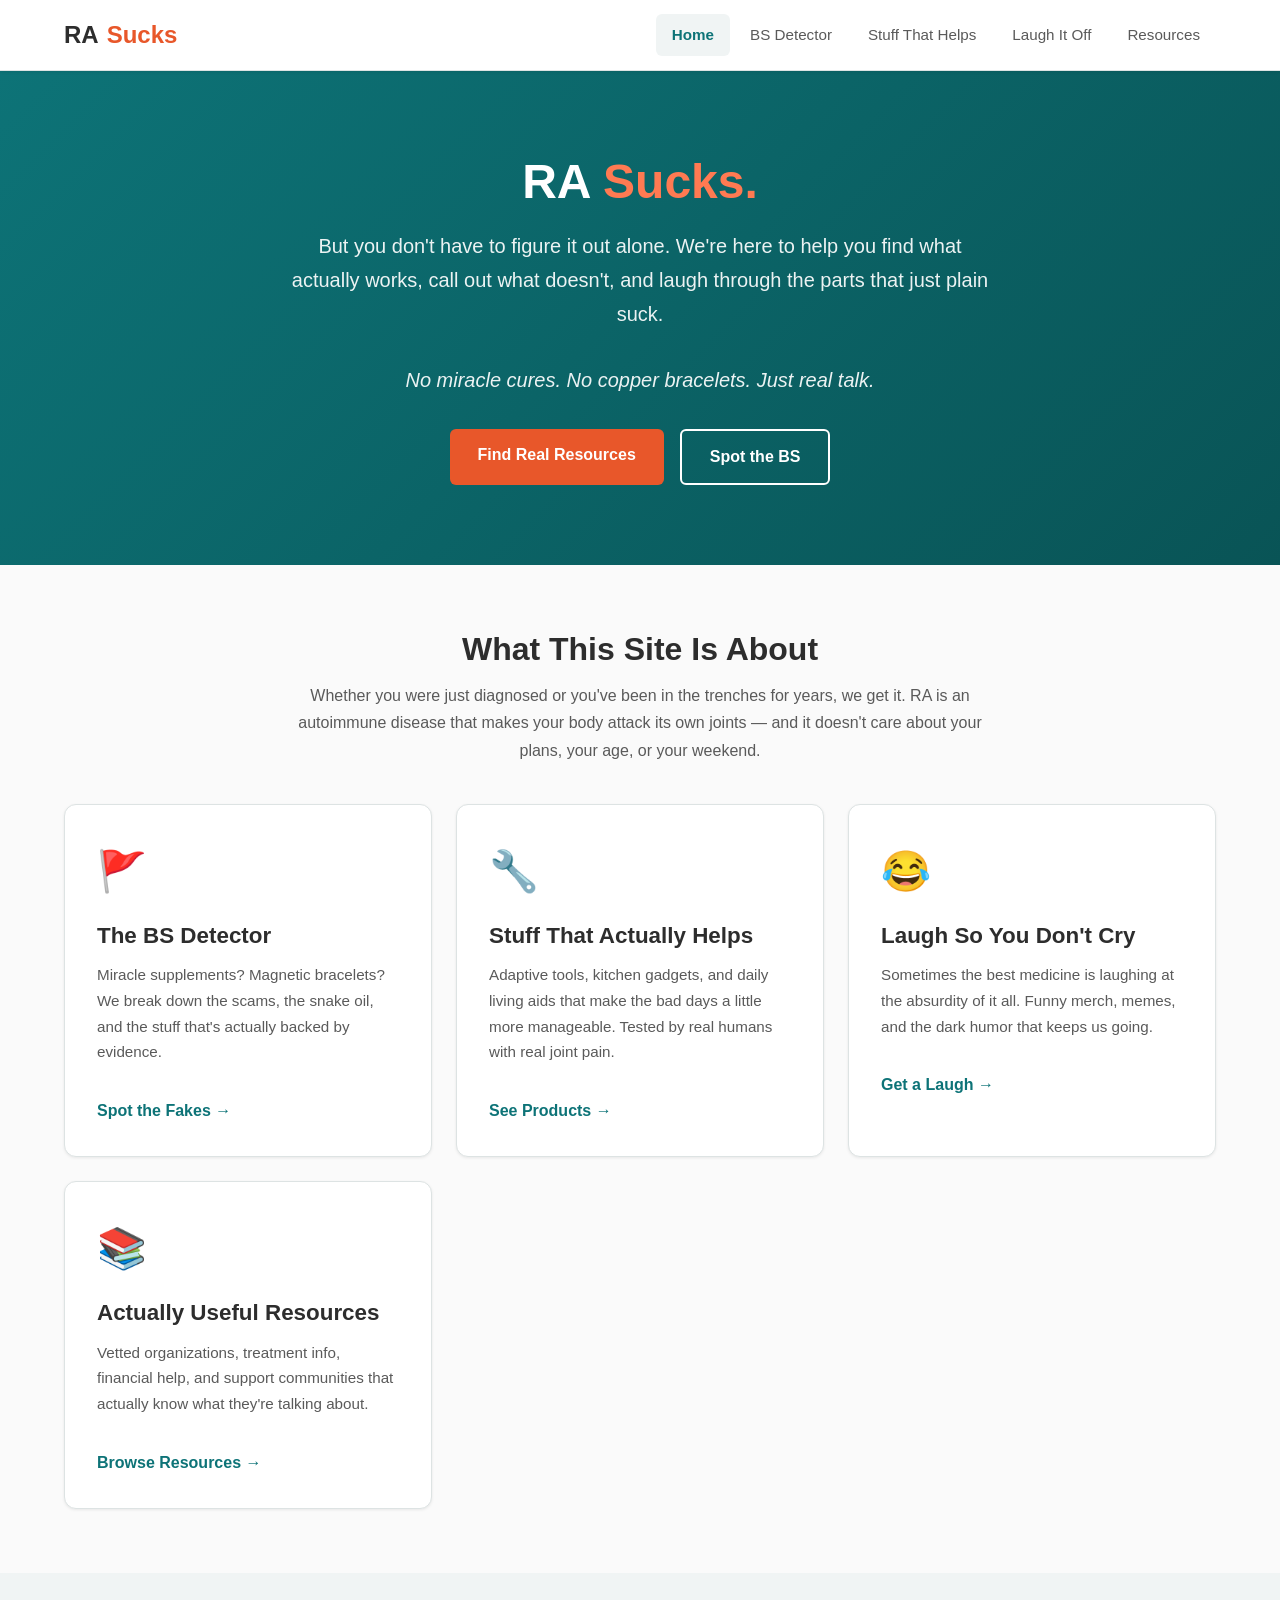
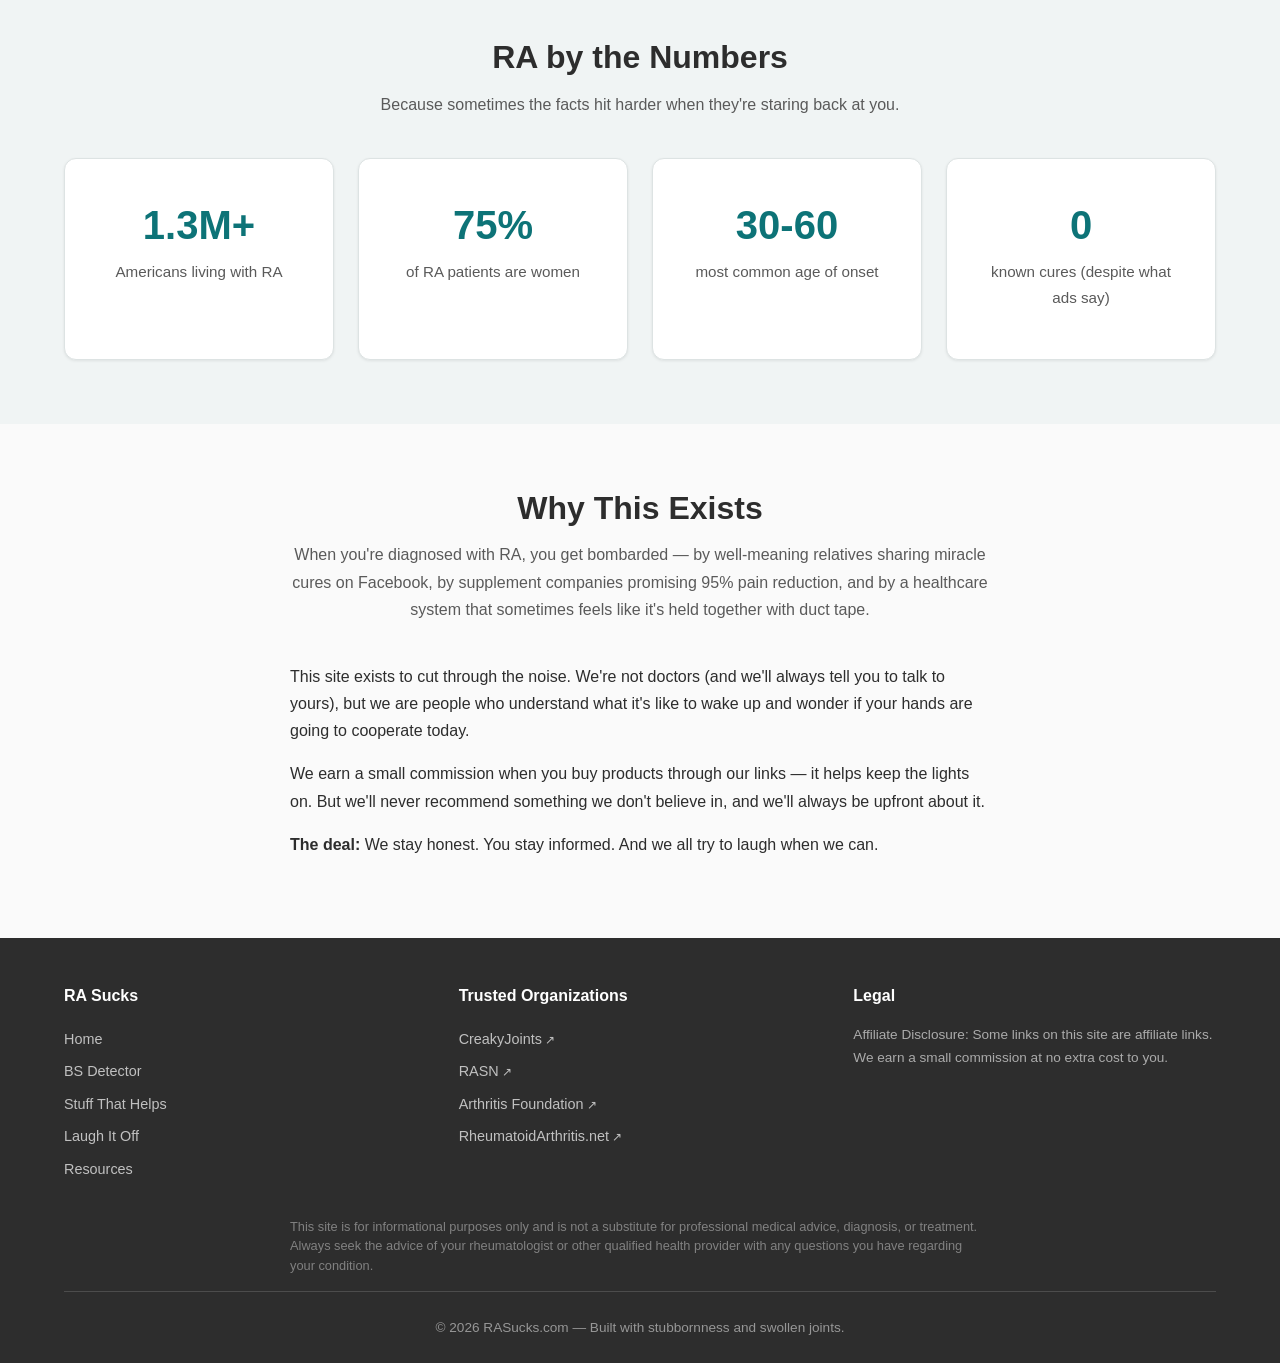
==== index.html @ 94b0eafb "Initial site build: RA Sucks - Rheumatoid Arthritis resources, BS detector, products, humor, and vet" ====
<!DOCTYPE html>
<html lang="en">
<head>
  <meta charset="UTF-8">
  <meta name="viewport" content="width=device-width, initial-scale=1.0">
  <title>RA Sucks - Rheumatoid Arthritis Resources, Real Talk & Humor</title>
  <meta name="description" content="RA Sucks: Real resources for real people dealing with Rheumatoid Arthritis. Cut through the BS, find stuff that actually helps, and laugh so you don't cry.">
  <link rel="stylesheet" href="css/style.css">
</head>
<body>

  <!-- Navigation -->
  <nav class="nav">
    <div class="nav-inner">
      <a href="index.html" class="nav-brand">RA <span>Sucks</span></a>
      <div class="nav-links">
        <a href="index.html" class="active">Home</a>
        <a href="bs-detector.html">BS Detector</a>
        <a href="products.html">Stuff That Helps</a>
        <a href="humor.html">Laugh It Off</a>
        <a href="resources.html">Resources</a>
      </div>
      <button class="nav-toggle" aria-label="Toggle navigation">
        <span></span>
        <span></span>
        <span></span>
      </button>
    </div>
  </nav>

  <!-- Hero -->
  <section class="hero">
    <div class="container">
      <h1>RA <span class="highlight">Sucks.</span></h1>
      <p>But you don't have to figure it out alone. We're here to help you find what actually works, call out what doesn't, and laugh through the parts that just plain suck.</p>
      <p class="hero-subtitle">No miracle cures. No copper bracelets. Just real talk.</p>
      <div style="margin-top: 2rem; display: flex; gap: 1rem; justify-content: center; flex-wrap: wrap;">
        <a href="resources.html" class="btn btn-primary">Find Real Resources</a>
        <a href="bs-detector.html" class="btn btn-outline">Spot the BS</a>
      </div>
    </div>
  </section>

  <!-- What We Do -->
  <section class="section">
    <div class="container">
      <div class="section-header">
        <h2>What This Site Is About</h2>
        <p>Whether you were just diagnosed or you've been in the trenches for years, we get it. RA is an autoimmune disease that makes your body attack its own joints &mdash; and it doesn't care about your plans, your age, or your weekend.</p>
      </div>

      <div class="card-grid">

        <div class="card">
          <div class="card-icon">&#x1F6A9;</div>
          <h3>The BS Detector</h3>
          <p>Miracle supplements? Magnetic bracelets? We break down the scams, the snake oil, and the stuff that's actually backed by evidence.</p>
          <a href="bs-detector.html" class="card-link">Spot the Fakes &rarr;</a>
        </div>

        <div class="card">
          <div class="card-icon">&#x1F527;</div>
          <h3>Stuff That Actually Helps</h3>
          <p>Adaptive tools, kitchen gadgets, and daily living aids that make the bad days a little more manageable. Tested by real humans with real joint pain.</p>
          <a href="products.html" class="card-link">See Products &rarr;</a>
        </div>

        <div class="card">
          <div class="card-icon">&#x1F602;</div>
          <h3>Laugh So You Don't Cry</h3>
          <p>Sometimes the best medicine is laughing at the absurdity of it all. Funny merch, memes, and the dark humor that keeps us going.</p>
          <a href="humor.html" class="card-link">Get a Laugh &rarr;</a>
        </div>

        <div class="card">
          <div class="card-icon">&#x1F4DA;</div>
          <h3>Actually Useful Resources</h3>
          <p>Vetted organizations, treatment info, financial help, and support communities that actually know what they're talking about.</p>
          <a href="resources.html" class="card-link">Browse Resources &rarr;</a>
        </div>

      </div>
    </div>
  </section>

  <!-- Quick Facts -->
  <section class="section section-alt">
    <div class="container">
      <div class="section-header">
        <h2>RA by the Numbers</h2>
        <p>Because sometimes the facts hit harder when they're staring back at you.</p>
      </div>

      <div class="card-grid" style="grid-template-columns: repeat(auto-fit, minmax(200px, 1fr));">
        <div class="card" style="text-align: center;">
          <div style="font-size: 2.5rem; font-weight: 800; color: var(--color-primary);">1.3M+</div>
          <p>Americans living with RA</p>
        </div>
        <div class="card" style="text-align: center;">
          <div style="font-size: 2.5rem; font-weight: 800; color: var(--color-primary);">75%</div>
          <p>of RA patients are women</p>
        </div>
        <div class="card" style="text-align: center;">
          <div style="font-size: 2.5rem; font-weight: 800; color: var(--color-primary);">30-60</div>
          <p>most common age of onset</p>
        </div>
        <div class="card" style="text-align: center;">
          <div style="font-size: 2.5rem; font-weight: 800; color: var(--color-primary);">0</div>
          <p>known cures (despite what ads say)</p>
        </div>
      </div>
    </div>
  </section>

  <!-- Who We Are -->
  <section class="section">
    <div class="container">
      <div class="section-header">
        <h2>Why This Exists</h2>
        <p>When you're diagnosed with RA, you get bombarded &mdash; by well-meaning relatives sharing miracle cures on Facebook, by supplement companies promising 95% pain reduction, and by a healthcare system that sometimes feels like it's held together with duct tape.</p>
      </div>
      <div style="max-width: 700px; margin: 0 auto;">
        <p>This site exists to cut through the noise. We're not doctors (and we'll always tell you to talk to yours), but we are people who understand what it's like to wake up and wonder if your hands are going to cooperate today.</p>
        <p>We earn a small commission when you buy products through our links &mdash; it helps keep the lights on. But we'll never recommend something we don't believe in, and we'll always be upfront about it.</p>
        <p><strong>The deal:</strong> We stay honest. You stay informed. And we all try to laugh when we can.</p>
      </div>
    </div>
  </section>

  <!-- Footer -->
  <footer class="footer">
    <div class="container">
      <div class="footer-grid">
        <div>
          <h4>RA Sucks</h4>
          <a href="index.html">Home</a>
          <a href="bs-detector.html">BS Detector</a>
          <a href="products.html">Stuff That Helps</a>
          <a href="humor.html">Laugh It Off</a>
          <a href="resources.html">Resources</a>
        </div>
        <div>
          <h4>Trusted Organizations</h4>
          <a href="https://creakyjoints.org/" target="_blank" rel="noopener">CreakyJoints</a>
          <a href="https://www.rheumatoidarthritis.org/" target="_blank" rel="noopener">RASN</a>
          <a href="https://www.arthritis.org/" target="_blank" rel="noopener">Arthritis Foundation</a>
          <a href="https://www.rheumatoidarthritis.net/" target="_blank" rel="noopener">RheumatoidArthritis.net</a>
        </div>
        <div>
          <h4>Legal</h4>
          <p style="font-size: 0.85rem; color: rgba(255,255,255,0.6);">Affiliate Disclosure: Some links on this site are affiliate links. We earn a small commission at no extra cost to you.</p>
        </div>
      </div>
      <div class="footer-disclaimer">
        This site is for informational purposes only and is not a substitute for professional medical advice, diagnosis, or treatment. Always seek the advice of your rheumatologist or other qualified health provider with any questions you have regarding your condition.
      </div>
      <div class="footer-bottom">
        &copy; 2026 RASucks.com &mdash; Built with stubbornness and swollen joints.
      </div>
    </div>
  </footer>

  <script src="js/main.js"></script>
</body>
</html>
---- css/style.css ----
/* ========================================
   RASucks.com - Main Stylesheet
   ======================================== */

/* --- CSS Custom Properties --- */
:root {
  --color-primary: #0d7377;
  --color-primary-dark: #095456;
  --color-primary-light: #14a3a8;
  --color-accent: #e8572a;
  --color-accent-light: #ff7a52;
  --color-bg: #fafafa;
  --color-bg-alt: #f0f4f4;
  --color-card: #ffffff;
  --color-text: #2d2d2d;
  --color-text-light: #5a5a5a;
  --color-text-inverse: #ffffff;
  --color-border: #dde3e3;
  --color-bs-red: #c0392b;
  --color-bs-red-bg: #fdf0ee;
  --color-legit-green: #27ae60;
  --color-legit-green-bg: #eafaf1;
  --color-warning-yellow: #f39c12;
  --color-warning-yellow-bg: #fef9e7;
  --color-humor-purple: #8e44ad;
  --color-humor-purple-bg: #f5eef8;

  --font-body: -apple-system, BlinkMacSystemFont, 'Segoe UI', Roboto, Oxygen, Ubuntu, sans-serif;
  --font-heading: 'Segoe UI', Roboto, 'Helvetica Neue', Arial, sans-serif;

  --shadow-sm: 0 1px 3px rgba(0, 0, 0, 0.08);
  --shadow-md: 0 4px 12px rgba(0, 0, 0, 0.1);
  --shadow-lg: 0 8px 24px rgba(0, 0, 0, 0.12);

  --radius-sm: 6px;
  --radius-md: 12px;
  --radius-lg: 16px;

  --max-width: 1200px;
  --nav-height: 70px;
}

/* --- Reset & Base --- */
*,
*::before,
*::after {
  box-sizing: border-box;
  margin: 0;
  padding: 0;
}

html {
  scroll-behavior: smooth;
  font-size: 16px;
}

body {
  font-family: var(--font-body);
  color: var(--color-text);
  background-color: var(--color-bg);
  line-height: 1.7;
  -webkit-font-smoothing: antialiased;
}

a {
  color: var(--color-primary);
  text-decoration: none;
  transition: color 0.2s ease;
}

a:hover {
  color: var(--color-primary-light);
}

img {
  max-width: 100%;
  height: auto;
  display: block;
}

ul, ol {
  list-style: none;
}

h1, h2, h3, h4 {
  font-family: var(--font-heading);
  line-height: 1.3;
  color: var(--color-text);
}

h1 { font-size: 2.5rem; font-weight: 800; }
h2 { font-size: 2rem; font-weight: 700; }
h3 { font-size: 1.4rem; font-weight: 600; }
h4 { font-size: 1.1rem; font-weight: 600; }

p {
  margin-bottom: 1rem;
}

/* --- Layout --- */
.container {
  max-width: var(--max-width);
  margin: 0 auto;
  padding: 0 1.5rem;
}

.section {
  padding: 4rem 0;
}

.section-alt {
  background-color: var(--color-bg-alt);
}

/* --- Navigation --- */
.nav {
  position: sticky;
  top: 0;
  z-index: 1000;
  background: var(--color-card);
  border-bottom: 1px solid var(--color-border);
  box-shadow: var(--shadow-sm);
}

.nav-inner {
  display: flex;
  align-items: center;
  justify-content: space-between;
  height: var(--nav-height);
  max-width: var(--max-width);
  margin: 0 auto;
  padding: 0 1.5rem;
}

.nav-brand {
  display: flex;
  align-items: center;
  gap: 0.5rem;
  font-size: 1.5rem;
  font-weight: 800;
  color: var(--color-text);
  text-decoration: none;
}

.nav-brand span {
  color: var(--color-accent);
}

.nav-links {
  display: flex;
  align-items: center;
  gap: 0.25rem;
}

.nav-links a {
  padding: 0.5rem 1rem;
  border-radius: var(--radius-sm);
  font-weight: 500;
  font-size: 0.95rem;
  color: var(--color-text-light);
  transition: background 0.2s ease, color 0.2s ease;
}

.nav-links a:hover,
.nav-links a.active {
  background: var(--color-bg-alt);
  color: var(--color-primary);
}

.nav-links a.active {
  font-weight: 600;
}

/* Hamburger */
.nav-toggle {
  display: none;
  flex-direction: column;
  gap: 5px;
  background: none;
  border: none;
  cursor: pointer;
  padding: 0.5rem;
}

.nav-toggle span {
  display: block;
  width: 26px;
  height: 3px;
  background: var(--color-text);
  border-radius: 2px;
  transition: transform 0.3s ease, opacity 0.3s ease;
}

.nav-toggle.open span:nth-child(1) {
  transform: translateY(8px) rotate(45deg);
}

.nav-toggle.open span:nth-child(2) {
  opacity: 0;
}

.nav-toggle.open span:nth-child(3) {
  transform: translateY(-8px) rotate(-45deg);
}

/* --- Hero Section --- */
.hero {
  background: linear-gradient(135deg, var(--color-primary) 0%, var(--color-primary-dark) 100%);
  color: var(--color-text-inverse);
  padding: 5rem 0;
  text-align: center;
}

.hero h1 {
  color: var(--color-text-inverse);
  font-size: 3rem;
  margin-bottom: 1rem;
}

.hero h1 .highlight {
  color: var(--color-accent-light);
}

.hero p {
  font-size: 1.25rem;
  max-width: 700px;
  margin: 0 auto 2rem;
  opacity: 0.92;
}

.hero-subtitle {
  font-size: 1.1rem;
  opacity: 0.8;
  font-style: italic;
}

/* --- Page Hero (interior pages) --- */
.page-hero {
  background: linear-gradient(135deg, var(--color-primary) 0%, var(--color-primary-dark) 100%);
  color: var(--color-text-inverse);
  padding: 3rem 0;
  text-align: center;
}

.page-hero h1 {
  color: var(--color-text-inverse);
  font-size: 2.5rem;
  margin-bottom: 0.5rem;
}

.page-hero p {
  font-size: 1.15rem;
  opacity: 0.9;
  max-width: 600px;
  margin: 0 auto;
}

/* --- Cards --- */
.card-grid {
  display: grid;
  grid-template-columns: repeat(auto-fit, minmax(280px, 1fr));
  gap: 1.5rem;
}

.card {
  background: var(--color-card);
  border-radius: var(--radius-md);
  padding: 2rem;
  box-shadow: var(--shadow-sm);
  border: 1px solid var(--color-border);
  transition: transform 0.2s ease, box-shadow 0.2s ease;
}

.card:hover {
  transform: translateY(-3px);
  box-shadow: var(--shadow-md);
}

.card-icon {
  font-size: 2.5rem;
  margin-bottom: 1rem;
}

.card h3 {
  margin-bottom: 0.75rem;
}

.card p {
  color: var(--color-text-light);
  font-size: 0.95rem;
}

.card-link {
  display: inline-block;
  margin-top: 1rem;
  font-weight: 600;
  color: var(--color-primary);
}

.card-link:hover {
  color: var(--color-accent);
}

/* --- Buttons --- */
.btn {
  display: inline-block;
  padding: 0.75rem 1.75rem;
  border-radius: var(--radius-sm);
  font-weight: 600;
  font-size: 1rem;
  text-decoration: none;
  transition: background 0.2s ease, transform 0.1s ease;
  cursor: pointer;
  border: none;
}

.btn:active {
  transform: scale(0.98);
}

.btn-primary {
  background: var(--color-accent);
  color: var(--color-text-inverse);
}

.btn-primary:hover {
  background: var(--color-accent-light);
  color: var(--color-text-inverse);
}

.btn-outline {
  background: transparent;
  color: var(--color-text-inverse);
  border: 2px solid var(--color-text-inverse);
}

.btn-outline:hover {
  background: var(--color-text-inverse);
  color: var(--color-primary);
}

/* --- BS Detector Specific --- */
.bs-card {
  border-left: 4px solid var(--color-bs-red);
  background: var(--color-bs-red-bg);
}

.legit-card {
  border-left: 4px solid var(--color-legit-green);
  background: var(--color-legit-green-bg);
}

.warning-card {
  border-left: 4px solid var(--color-warning-yellow);
  background: var(--color-warning-yellow-bg);
}

.red-flag-list {
  list-style: none;
}

.red-flag-list li {
  padding: 0.75rem 0;
  padding-left: 2rem;
  position: relative;
  border-bottom: 1px solid var(--color-border);
}

.red-flag-list li::before {
  content: "\26A0";
  position: absolute;
  left: 0;
  color: var(--color-warning-yellow);
}

.red-flag-list li:last-child {
  border-bottom: none;
}

/* --- Product Cards --- */
.product-category {
  margin-bottom: 3rem;
}

.product-category h2 {
  margin-bottom: 1.5rem;
  padding-bottom: 0.5rem;
  border-bottom: 3px solid var(--color-primary);
  display: inline-block;
}

.product-card {
  background: var(--color-card);
  border-radius: var(--radius-md);
  padding: 1.5rem;
  box-shadow: var(--shadow-sm);
  border: 1px solid var(--color-border);
  display: flex;
  flex-direction: column;
}

.product-card h4 {
  margin-bottom: 0.5rem;
  color: var(--color-primary-dark);
}

.product-card p {
  color: var(--color-text-light);
  font-size: 0.9rem;
  flex-grow: 1;
}

.product-card .btn {
  align-self: flex-start;
  margin-top: 1rem;
  font-size: 0.9rem;
  padding: 0.5rem 1.25rem;
}

/* --- Humor Page --- */
.humor-card {
  border-left: 4px solid var(--color-humor-purple);
  background: var(--color-humor-purple-bg);
}

.merch-grid {
  display: grid;
  grid-template-columns: repeat(auto-fit, minmax(250px, 1fr));
  gap: 1.5rem;
}

/* --- Resources --- */
.resource-card {
  background: var(--color-card);
  border-radius: var(--radius-md);
  padding: 1.5rem;
  box-shadow: var(--shadow-sm);
  border: 1px solid var(--color-border);
}

.resource-card h3 {
  color: var(--color-primary-dark);
  margin-bottom: 0.5rem;
}

.resource-card .tag {
  display: inline-block;
  font-size: 0.75rem;
  font-weight: 600;
  text-transform: uppercase;
  letter-spacing: 0.05em;
  padding: 0.2rem 0.6rem;
  border-radius: 20px;
  margin-bottom: 0.75rem;
}

.tag-nonprofit {
  background: var(--color-legit-green-bg);
  color: var(--color-legit-green);
}

.tag-medical {
  background: #eaf0fb;
  color: #2c5aa0;
}

.tag-community {
  background: var(--color-humor-purple-bg);
  color: var(--color-humor-purple);
}

.tag-financial {
  background: var(--color-warning-yellow-bg);
  color: #b8860b;
}

/* --- Newly Diagnosed Box --- */
.callout-box {
  background: linear-gradient(135deg, var(--color-primary) 0%, var(--color-primary-dark) 100%);
  color: var(--color-text-inverse);
  border-radius: var(--radius-lg);
  padding: 2.5rem;
  margin: 2rem 0;
}

.callout-box h2 {
  color: var(--color-text-inverse);
  margin-bottom: 1rem;
}

.callout-box p {
  opacity: 0.92;
}

.callout-box ol {
  list-style: decimal;
  padding-left: 1.5rem;
  margin: 1rem 0;
}

.callout-box ol li {
  margin-bottom: 0.5rem;
}

/* --- Affiliate Disclosure Banner --- */
.affiliate-disclosure {
  background: var(--color-warning-yellow-bg);
  border: 1px solid var(--color-warning-yellow);
  border-radius: var(--radius-sm);
  padding: 1rem 1.5rem;
  margin: 1.5rem 0;
  font-size: 0.85rem;
  color: var(--color-text-light);
}

.affiliate-disclosure strong {
  color: var(--color-text);
}

/* --- Footer --- */
.footer {
  background: var(--color-text);
  color: var(--color-text-inverse);
  padding: 3rem 0 1.5rem;
}

.footer-grid {
  display: grid;
  grid-template-columns: repeat(auto-fit, minmax(200px, 1fr));
  gap: 2rem;
  margin-bottom: 2rem;
}

.footer h4 {
  color: var(--color-text-inverse);
  margin-bottom: 1rem;
  font-size: 1rem;
}

.footer a {
  color: rgba(255, 255, 255, 0.7);
  display: block;
  padding: 0.25rem 0;
  font-size: 0.9rem;
}

.footer a:hover {
  color: var(--color-accent-light);
}

.footer-bottom {
  border-top: 1px solid rgba(255, 255, 255, 0.15);
  padding-top: 1.5rem;
  text-align: center;
  font-size: 0.85rem;
  color: rgba(255, 255, 255, 0.5);
}

.footer-disclaimer {
  max-width: 700px;
  margin: 0 auto 1rem;
  font-size: 0.8rem;
  color: rgba(255, 255, 255, 0.4);
  line-height: 1.5;
}

/* --- Two Column Layout --- */
.two-col {
  display: grid;
  grid-template-columns: 1fr 1fr;
  gap: 2rem;
}

/* --- Section Headers --- */
.section-header {
  text-align: center;
  max-width: 700px;
  margin: 0 auto 2.5rem;
}

.section-header h2 {
  margin-bottom: 0.75rem;
}

.section-header p {
  color: var(--color-text-light);
}

/* --- Comparison Layout (BS Detector) --- */
.comparison {
  display: grid;
  grid-template-columns: 1fr 1fr;
  gap: 2rem;
  margin: 2rem 0;
}

.comparison-col h3 {
  margin-bottom: 1.25rem;
  padding-bottom: 0.5rem;
}

.comparison-col.legit h3 {
  border-bottom: 3px solid var(--color-legit-green);
  color: var(--color-legit-green);
}

.comparison-col.bs h3 {
  border-bottom: 3px solid var(--color-bs-red);
  color: var(--color-bs-red);
}

.comparison-item {
  padding: 1rem;
  margin-bottom: 0.75rem;
  border-radius: var(--radius-sm);
  font-size: 0.95rem;
}

.comparison-item strong {
  display: block;
  margin-bottom: 0.25rem;
}

/* --- External Link Styling --- */
a[target="_blank"]::after {
  content: " \2197";
  font-size: 0.8em;
}

/* --- Responsive --- */
@media (max-width: 768px) {
  h1 { font-size: 2rem; }
  h2 { font-size: 1.5rem; }

  .hero {
    padding: 3rem 0;
  }

  .hero h1 {
    font-size: 2.2rem;
  }

  .page-hero h1 {
    font-size: 1.8rem;
  }

  .nav-links {
    display: none;
    position: absolute;
    top: var(--nav-height);
    left: 0;
    right: 0;
    background: var(--color-card);
    flex-direction: column;
    padding: 1rem;
    border-bottom: 1px solid var(--color-border);
    box-shadow: var(--shadow-md);
  }

  .nav-links.open {
    display: flex;
  }

  .nav-links a {
    padding: 0.75rem 1rem;
    width: 100%;
  }

  .nav-toggle {
    display: flex;
  }

  .two-col,
  .comparison {
    grid-template-columns: 1fr;
  }

  .card-grid {
    grid-template-columns: 1fr;
  }

  .section {
    padding: 2.5rem 0;
  }

  .callout-box {
    padding: 1.5rem;
  }
}

@media (max-width: 480px) {
  html {
    font-size: 15px;
  }

  .hero h1 {
    font-size: 1.8rem;
  }

  .container {
    padding: 0 1rem;
  }
}
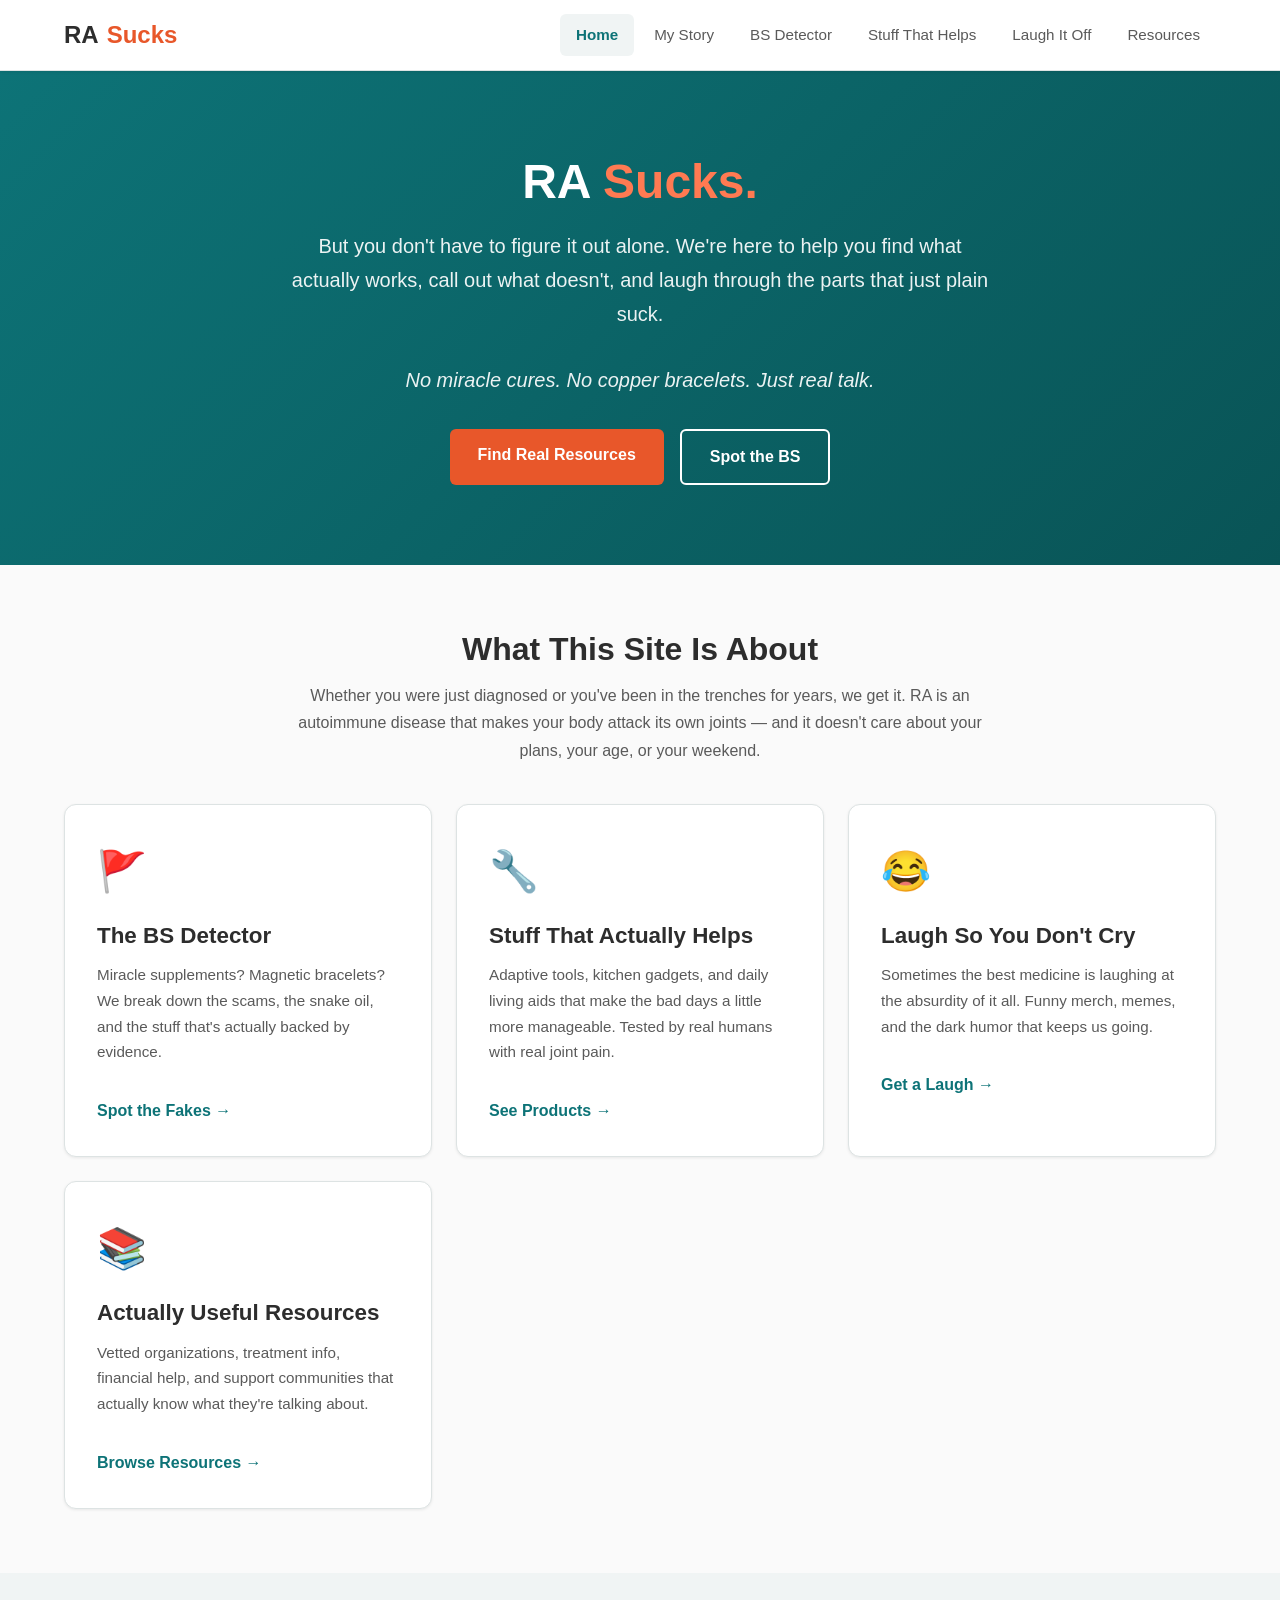
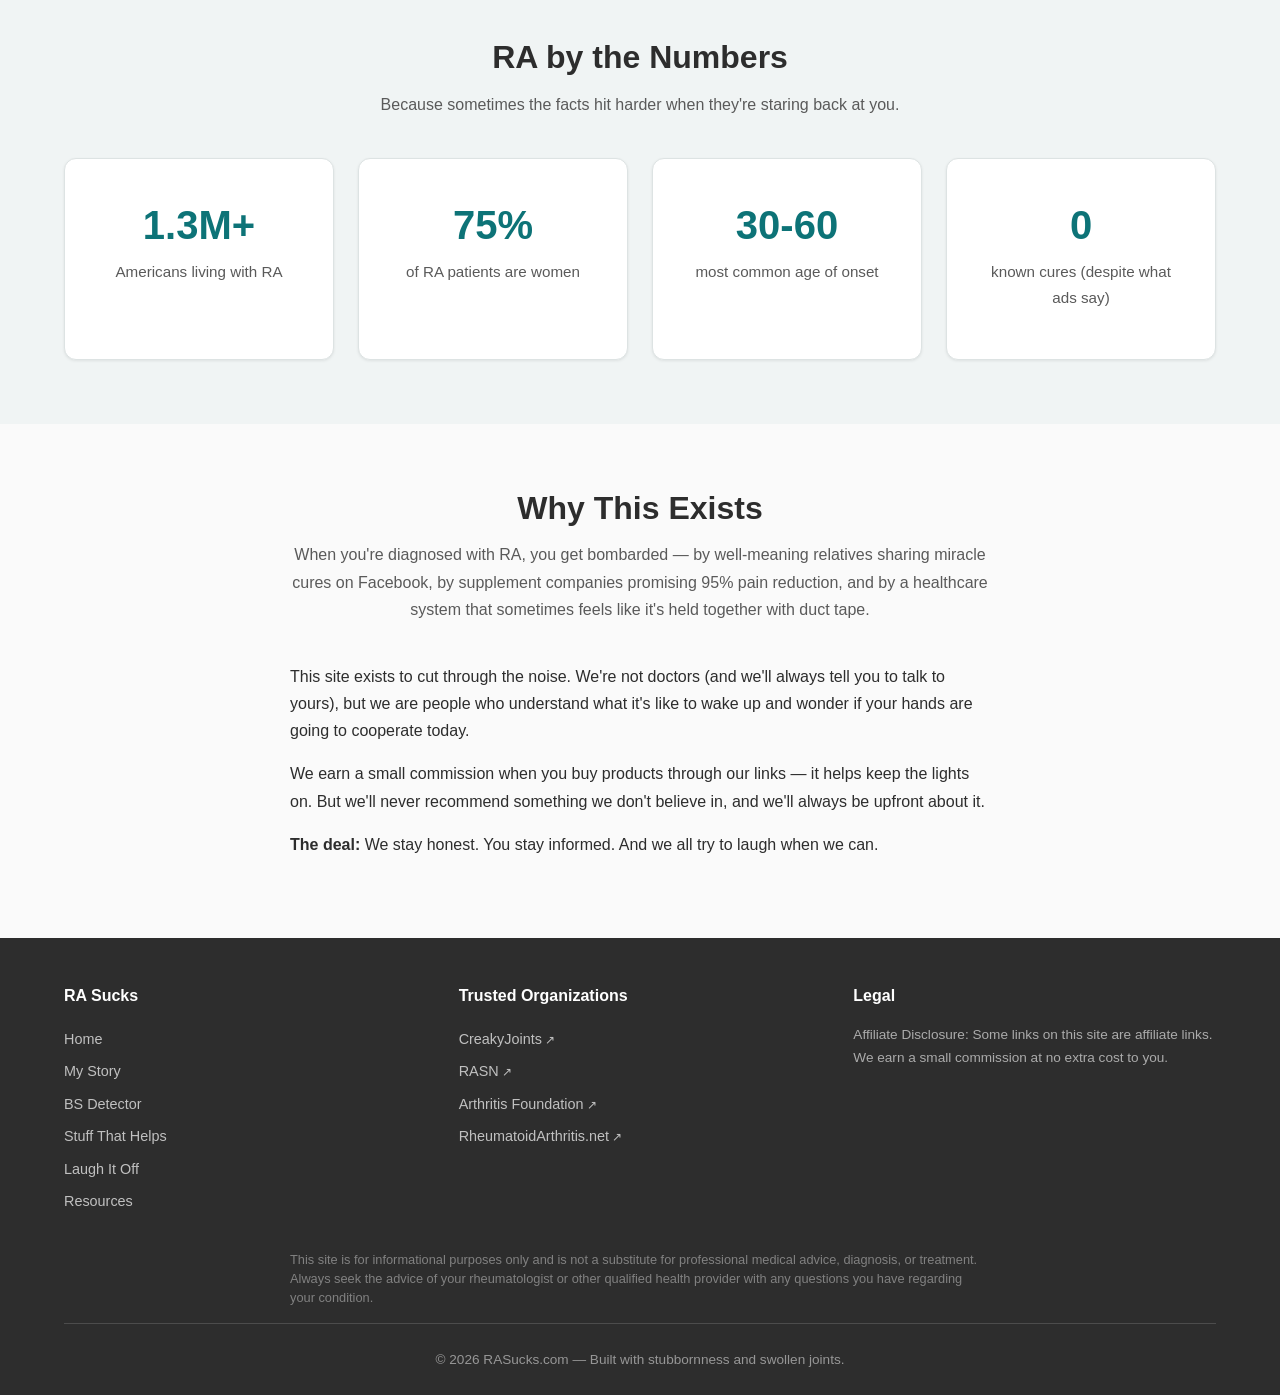
==== commit 08fb1b4f: "Soften BS Detector tone, add My Story page, wire up Amazon affiliate links - BS Detector: acknowledg" ====
--- a/index.html
+++ b/index.html
@@ -15,6 +15,7 @@
       <a href="index.html" class="nav-brand">RA <span>Sucks</span></a>
       <div class="nav-links">
         <a href="index.html" class="active">Home</a>
+        <a href="my-story.html">My Story</a>
         <a href="bs-detector.html">BS Detector</a>
         <a href="products.html">Stuff That Helps</a>
         <a href="humor.html">Laugh It Off</a>
@@ -134,6 +135,7 @@
         <div>
           <h4>RA Sucks</h4>
           <a href="index.html">Home</a>
+          <a href="my-story.html">My Story</a>
           <a href="bs-detector.html">BS Detector</a>
           <a href="products.html">Stuff That Helps</a>
           <a href="humor.html">Laugh It Off</a>
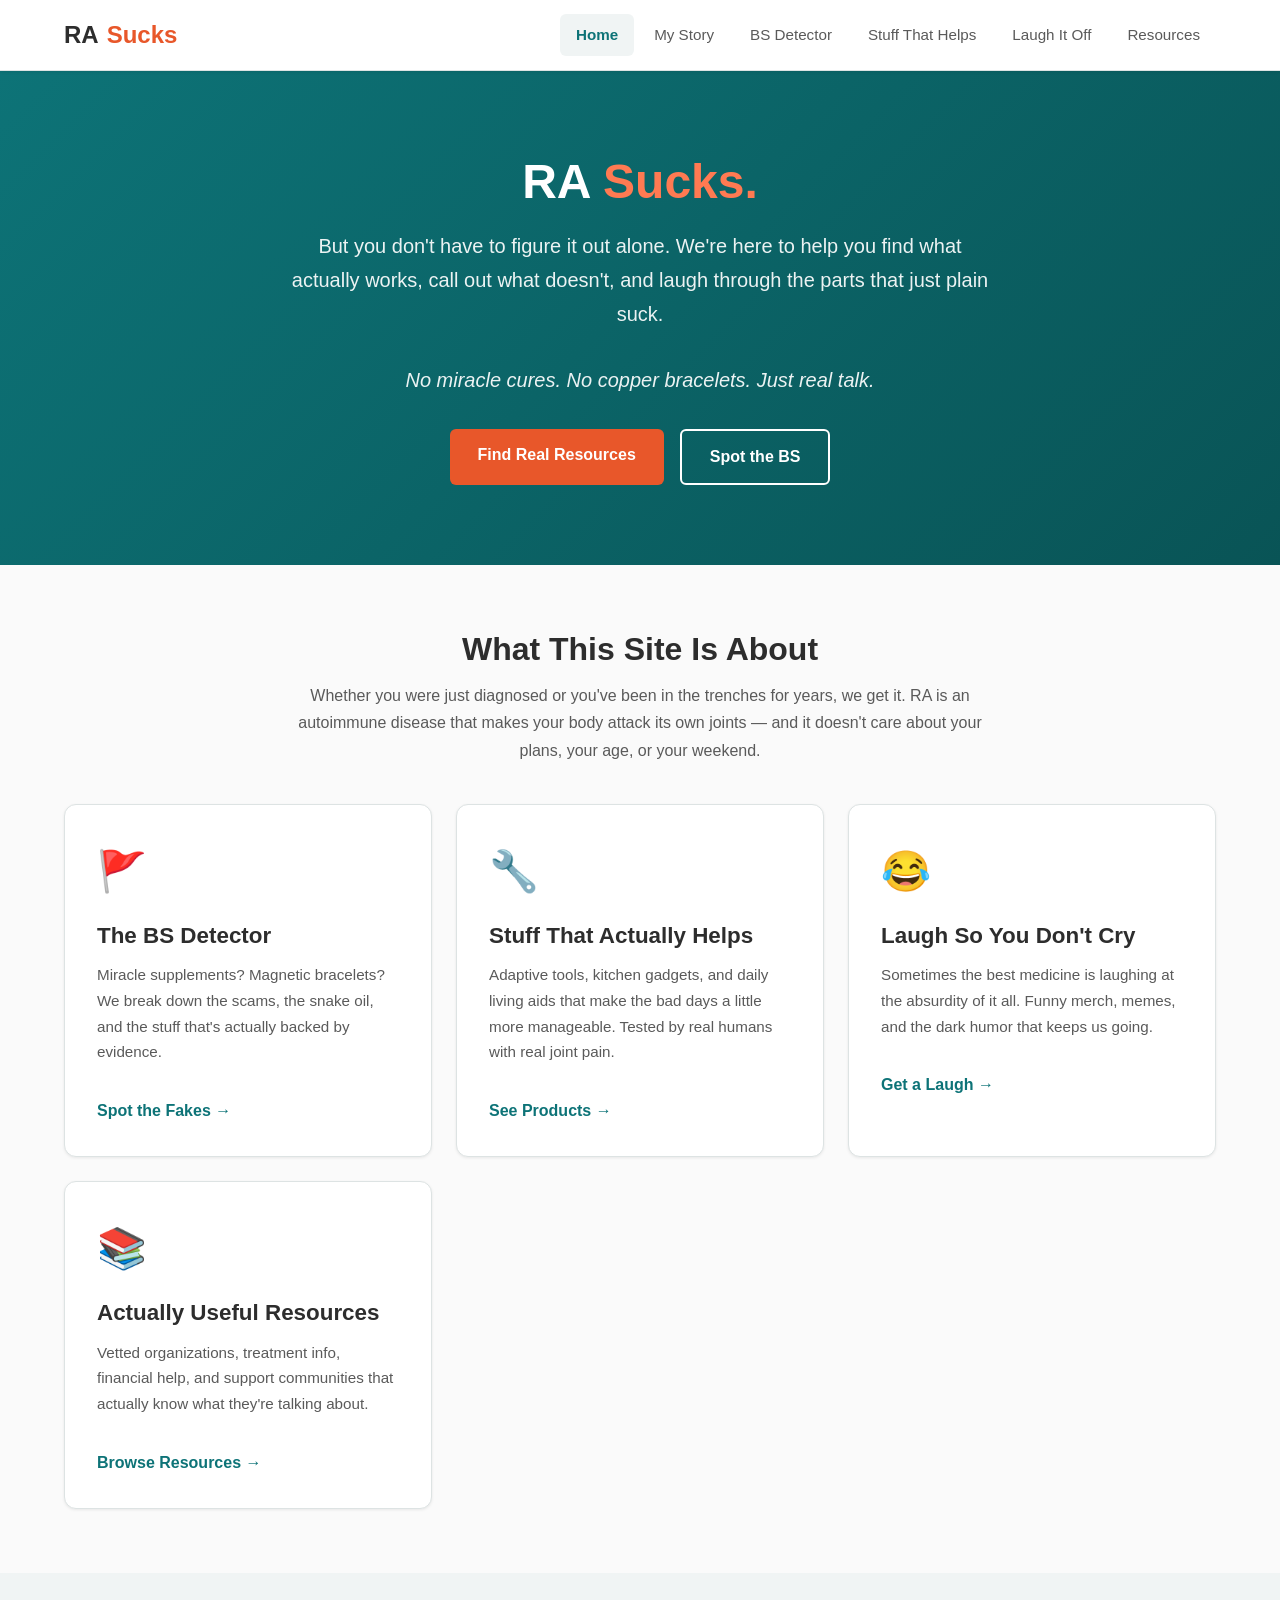
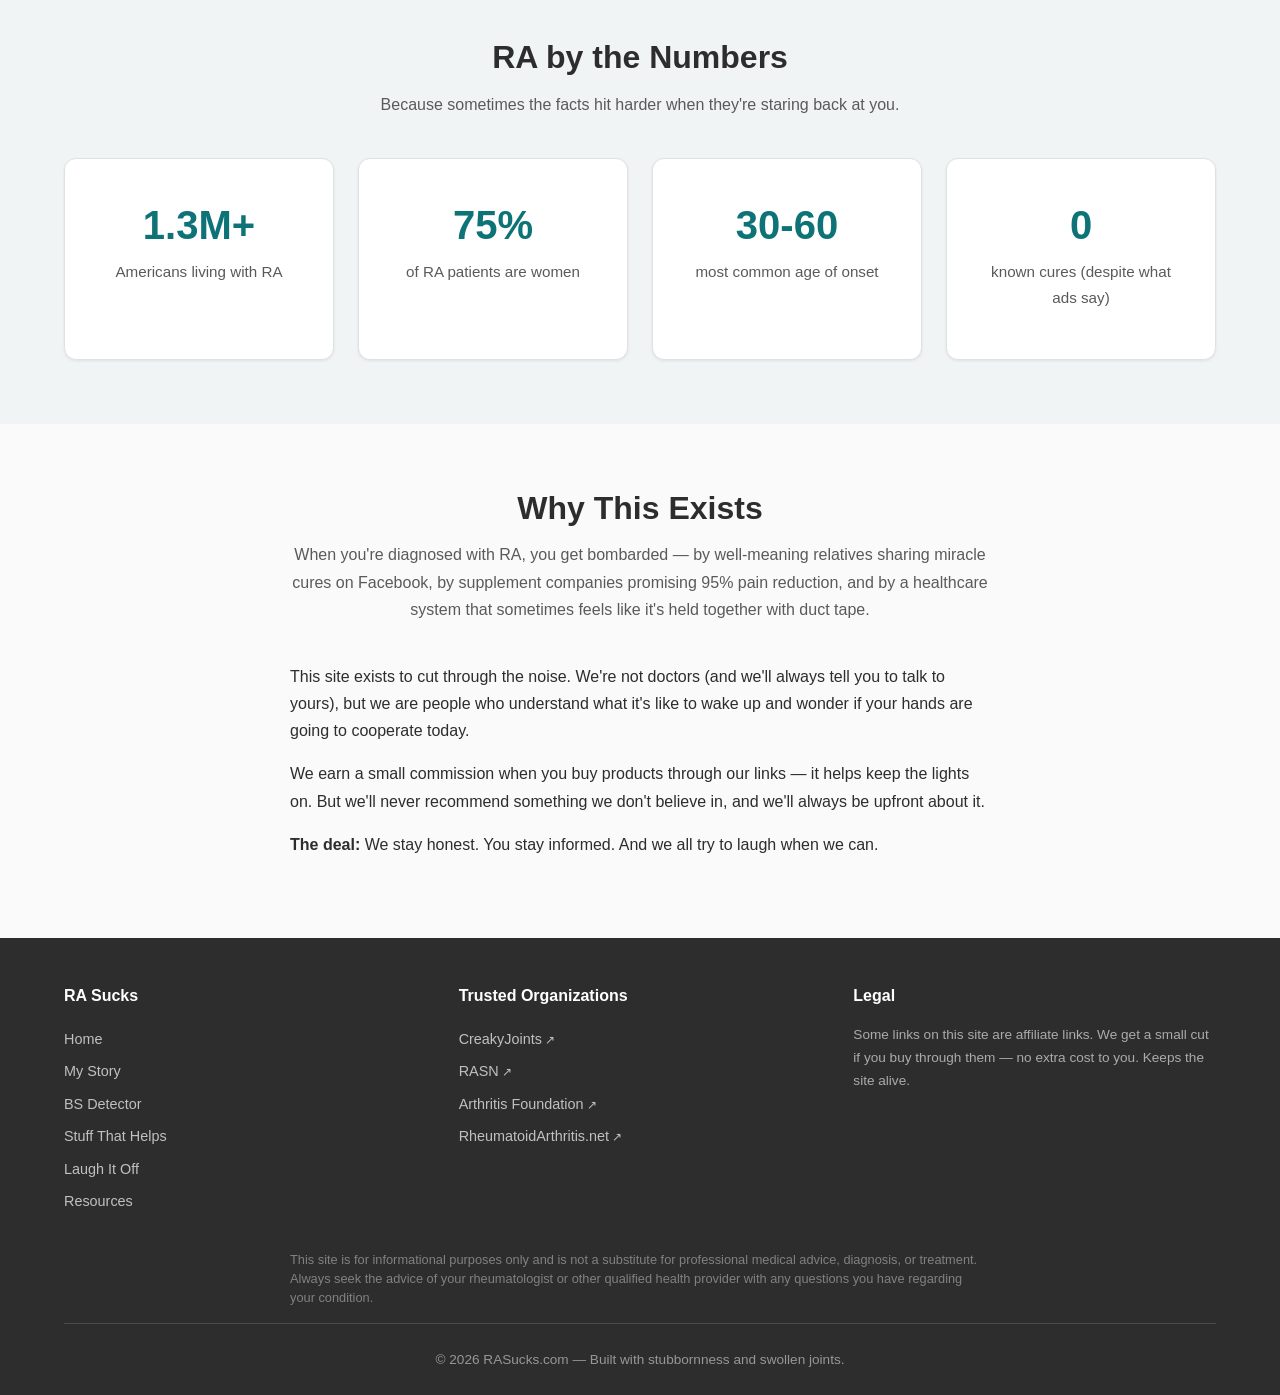
==== commit 96731bff: "Rewrite affiliate disclosures to match site tone Replaced corporate-sounding "Affiliate Disclosure:"" ====
--- a/index.html
+++ b/index.html
@@ -150,7 +150,7 @@
         </div>
         <div>
           <h4>Legal</h4>
-          <p style="font-size: 0.85rem; color: rgba(255,255,255,0.6);">Affiliate Disclosure: Some links on this site are affiliate links. We earn a small commission at no extra cost to you.</p>
+          <p style="font-size: 0.85rem; color: rgba(255,255,255,0.6);">Some links on this site are affiliate links. We get a small cut if you buy through them &mdash; no extra cost to you. Keeps the site alive.</p>
         </div>
       </div>
       <div class="footer-disclaimer">
--- a/css/style.css
+++ b/css/style.css
@@ -21,7 +21,7 @@
   --color-legit-green: #27ae60;
   --color-legit-green-bg: #eafaf1;
   --color-warning-yellow: #f39c12;
-  --color-warning-yellow-bg: #fef9e7;
+  --color-warning-yellow-bg: #fdf2ce;
   --color-humor-purple: #8e44ad;
   --color-humor-purple-bg: #f5eef8;
 
@@ -586,7 +586,59 @@
   color: var(--color-text-light);
 }
 
-/* --- Comparison Layout (BS Detector) --- */
+/* --- Three-Tier Layout (BS Detector) --- */
+.tier-section {
+  margin-bottom: 3rem;
+}
+
+.tier-header {
+  display: flex;
+  align-items: center;
+  gap: 0.75rem;
+  margin-bottom: 1.5rem;
+  padding-bottom: 0.75rem;
+}
+
+.tier-header h2 {
+  margin-bottom: 0;
+}
+
+.tier-header.tier-green {
+  border-bottom: 3px solid var(--color-legit-green);
+}
+
+.tier-header.tier-green h2 {
+  color: var(--color-legit-green);
+}
+
+.tier-header.tier-yellow {
+  border-bottom: 3px solid var(--color-warning-yellow);
+}
+
+.tier-header.tier-yellow h2 {
+  color: #b8860b;
+}
+
+.tier-header.tier-red {
+  border-bottom: 3px solid var(--color-bs-red);
+}
+
+.tier-header.tier-red h2 {
+  color: var(--color-bs-red);
+}
+
+.tier-subtitle {
+  color: var(--color-text-light);
+  font-size: 0.95rem;
+  margin-bottom: 1.25rem;
+}
+
+.gray-card {
+  border-left: 4px solid var(--color-warning-yellow);
+  background: var(--color-warning-yellow-bg);
+}
+
+/* Legacy comparison support */
 .comparison {
   display: grid;
   grid-template-columns: 1fr 1fr;
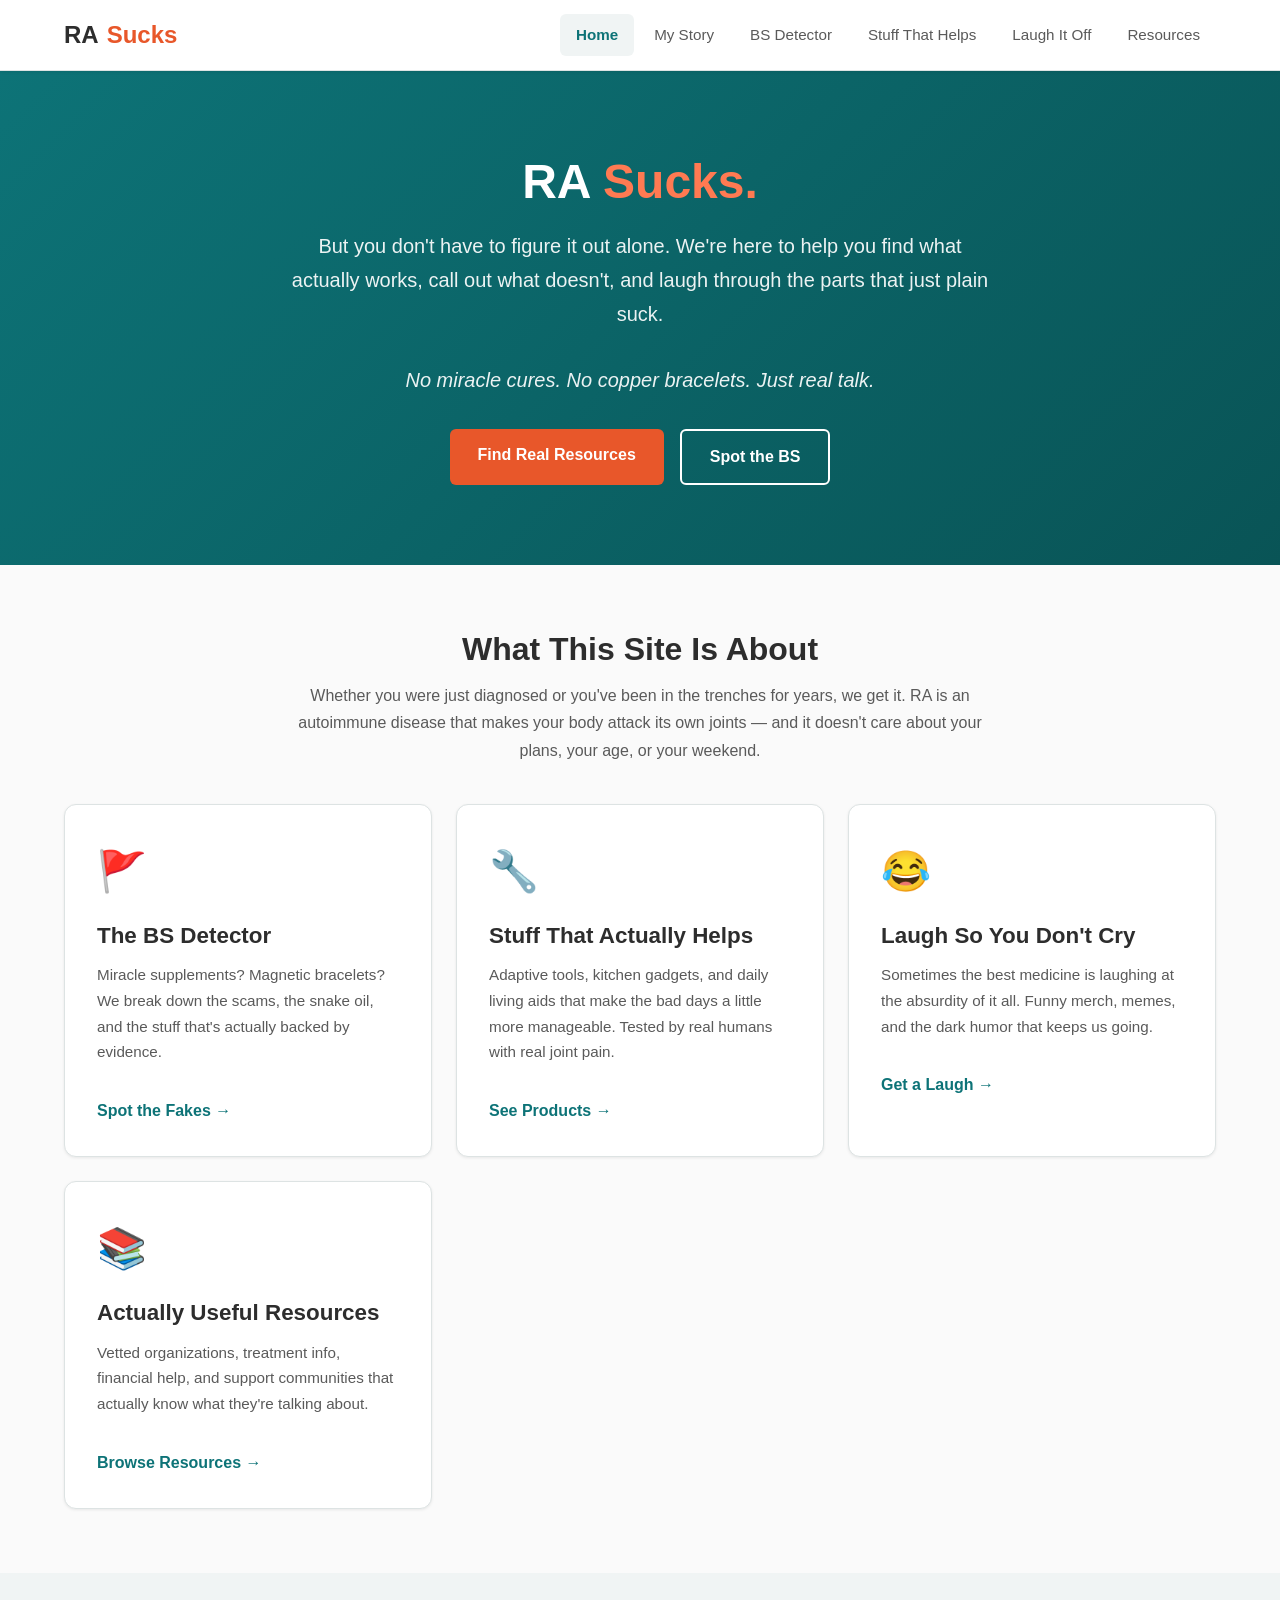
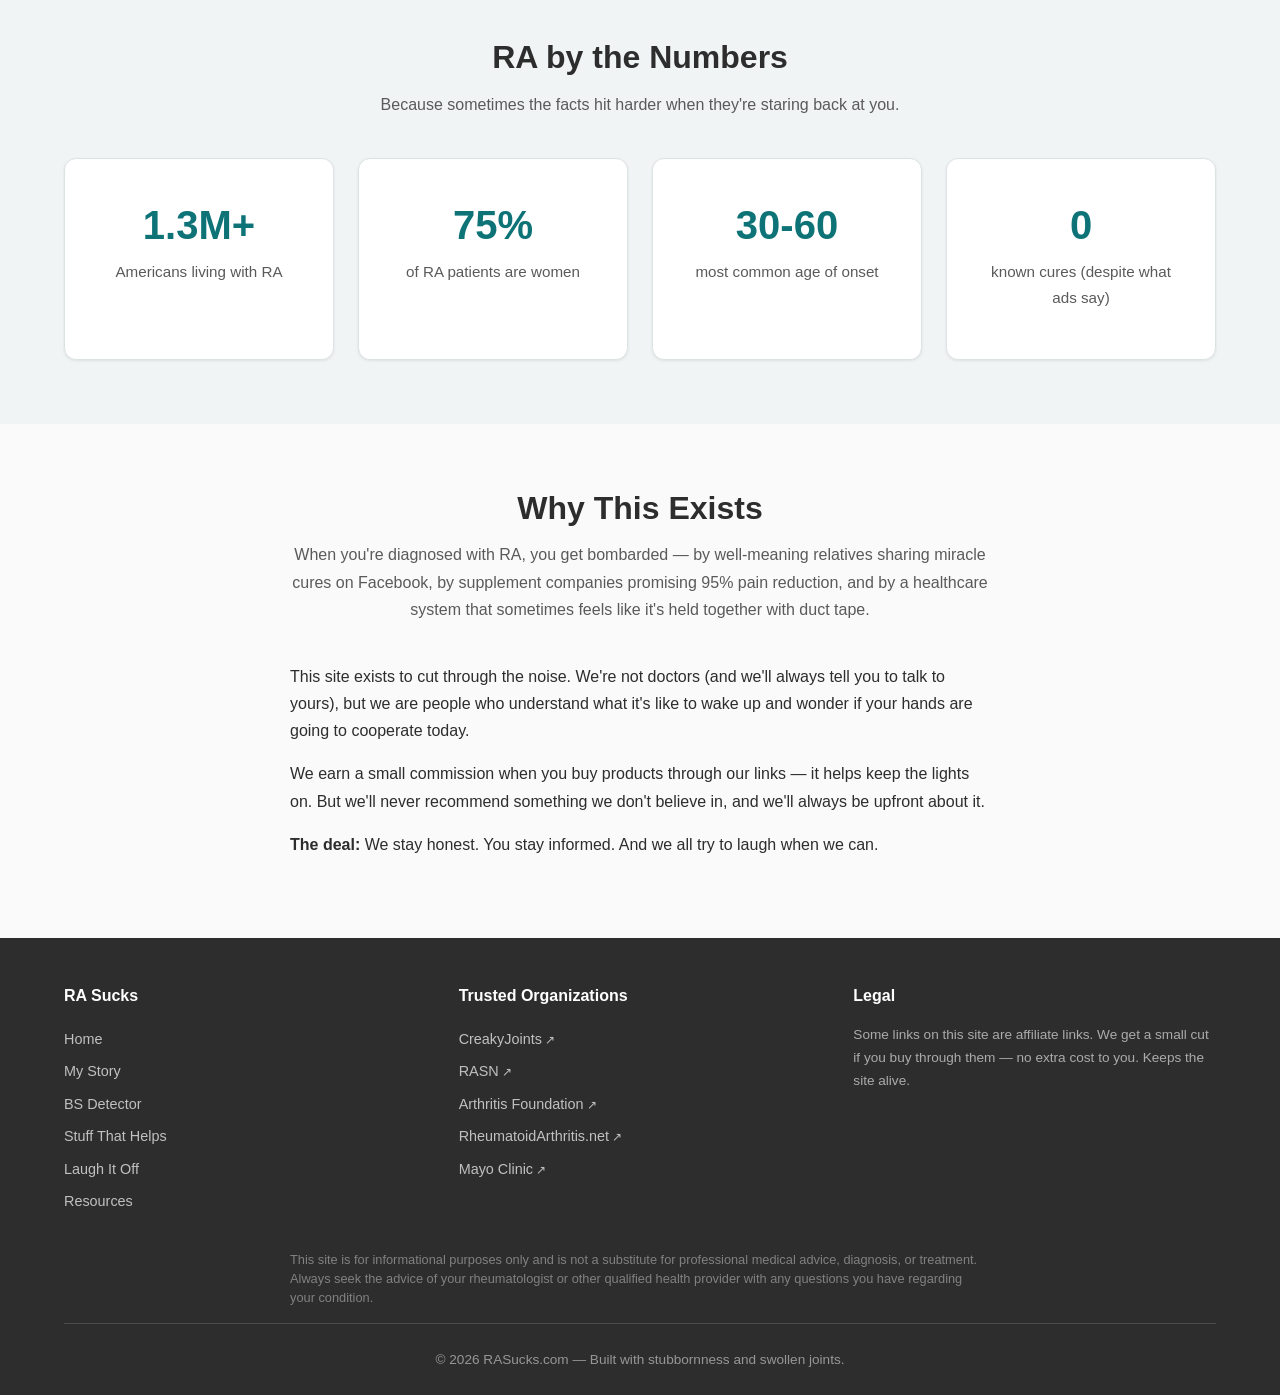
==== commit 9b92d38f: "Add Mayo Clinic to Trusted Organizations in all footers Links to the Mayo Clinic RA overview page ac" ====
--- a/index.html
+++ b/index.html
@@ -147,6 +147,7 @@
           <a href="https://www.rheumatoidarthritis.org/" target="_blank" rel="noopener">RASN</a>
           <a href="https://www.arthritis.org/" target="_blank" rel="noopener">Arthritis Foundation</a>
           <a href="https://www.rheumatoidarthritis.net/" target="_blank" rel="noopener">RheumatoidArthritis.net</a>
+          <a href="https://www.mayoclinic.org/diseases-conditions/rheumatoid-arthritis/symptoms-causes/syc-20353648" target="_blank" rel="noopener">Mayo Clinic</a>
         </div>
         <div>
           <h4>Legal</h4>
